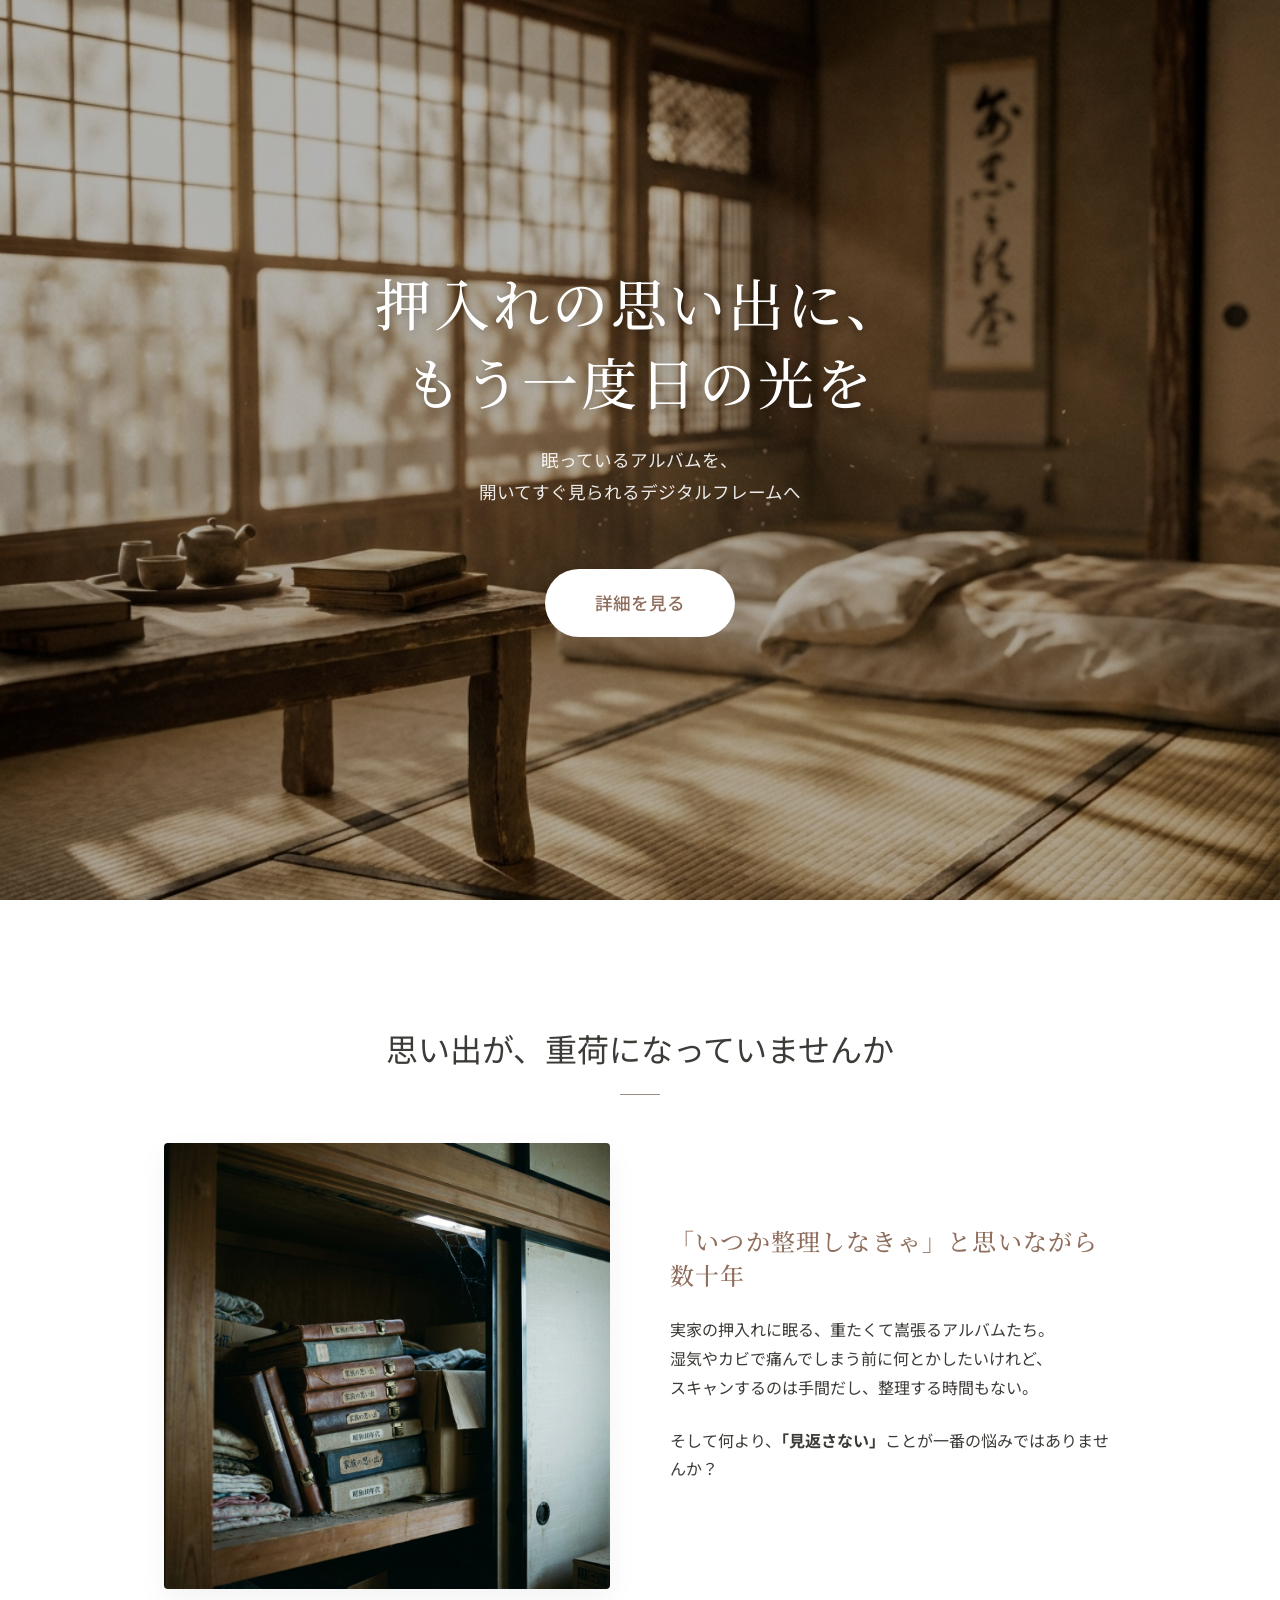
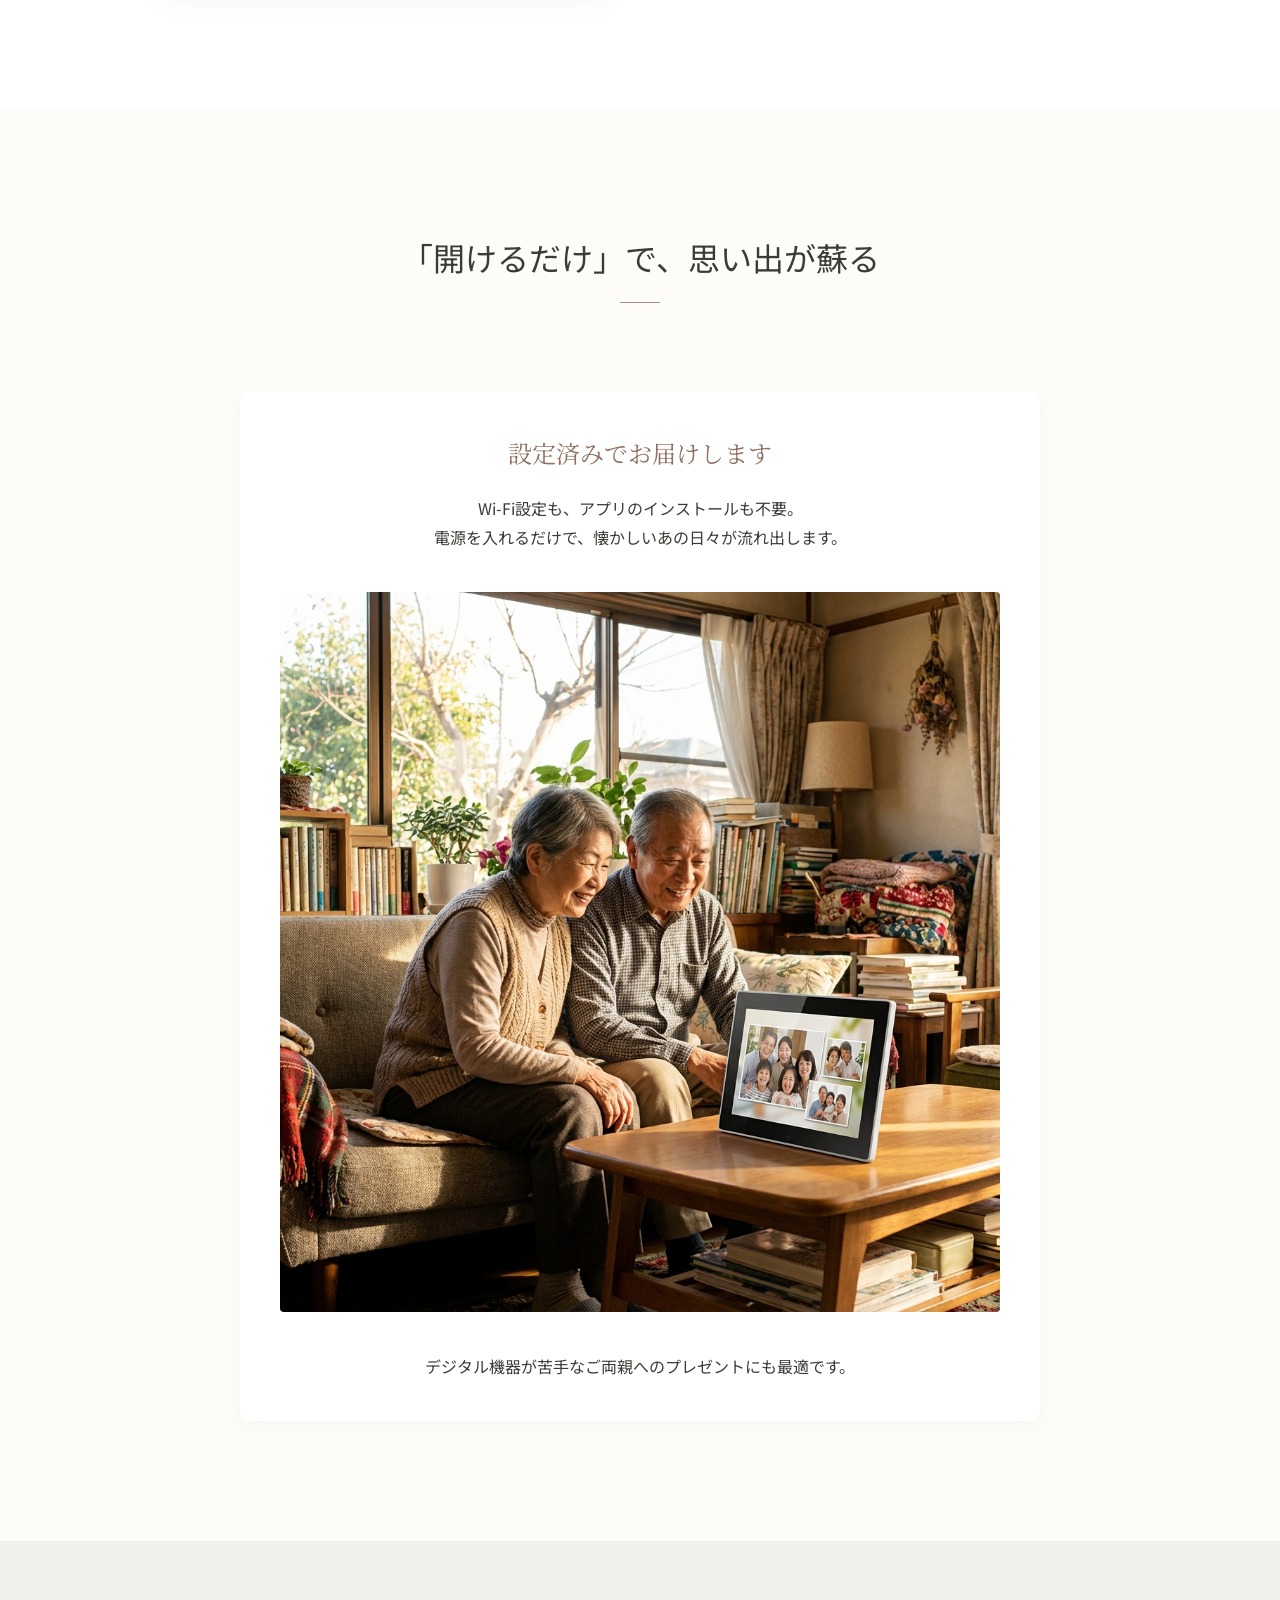
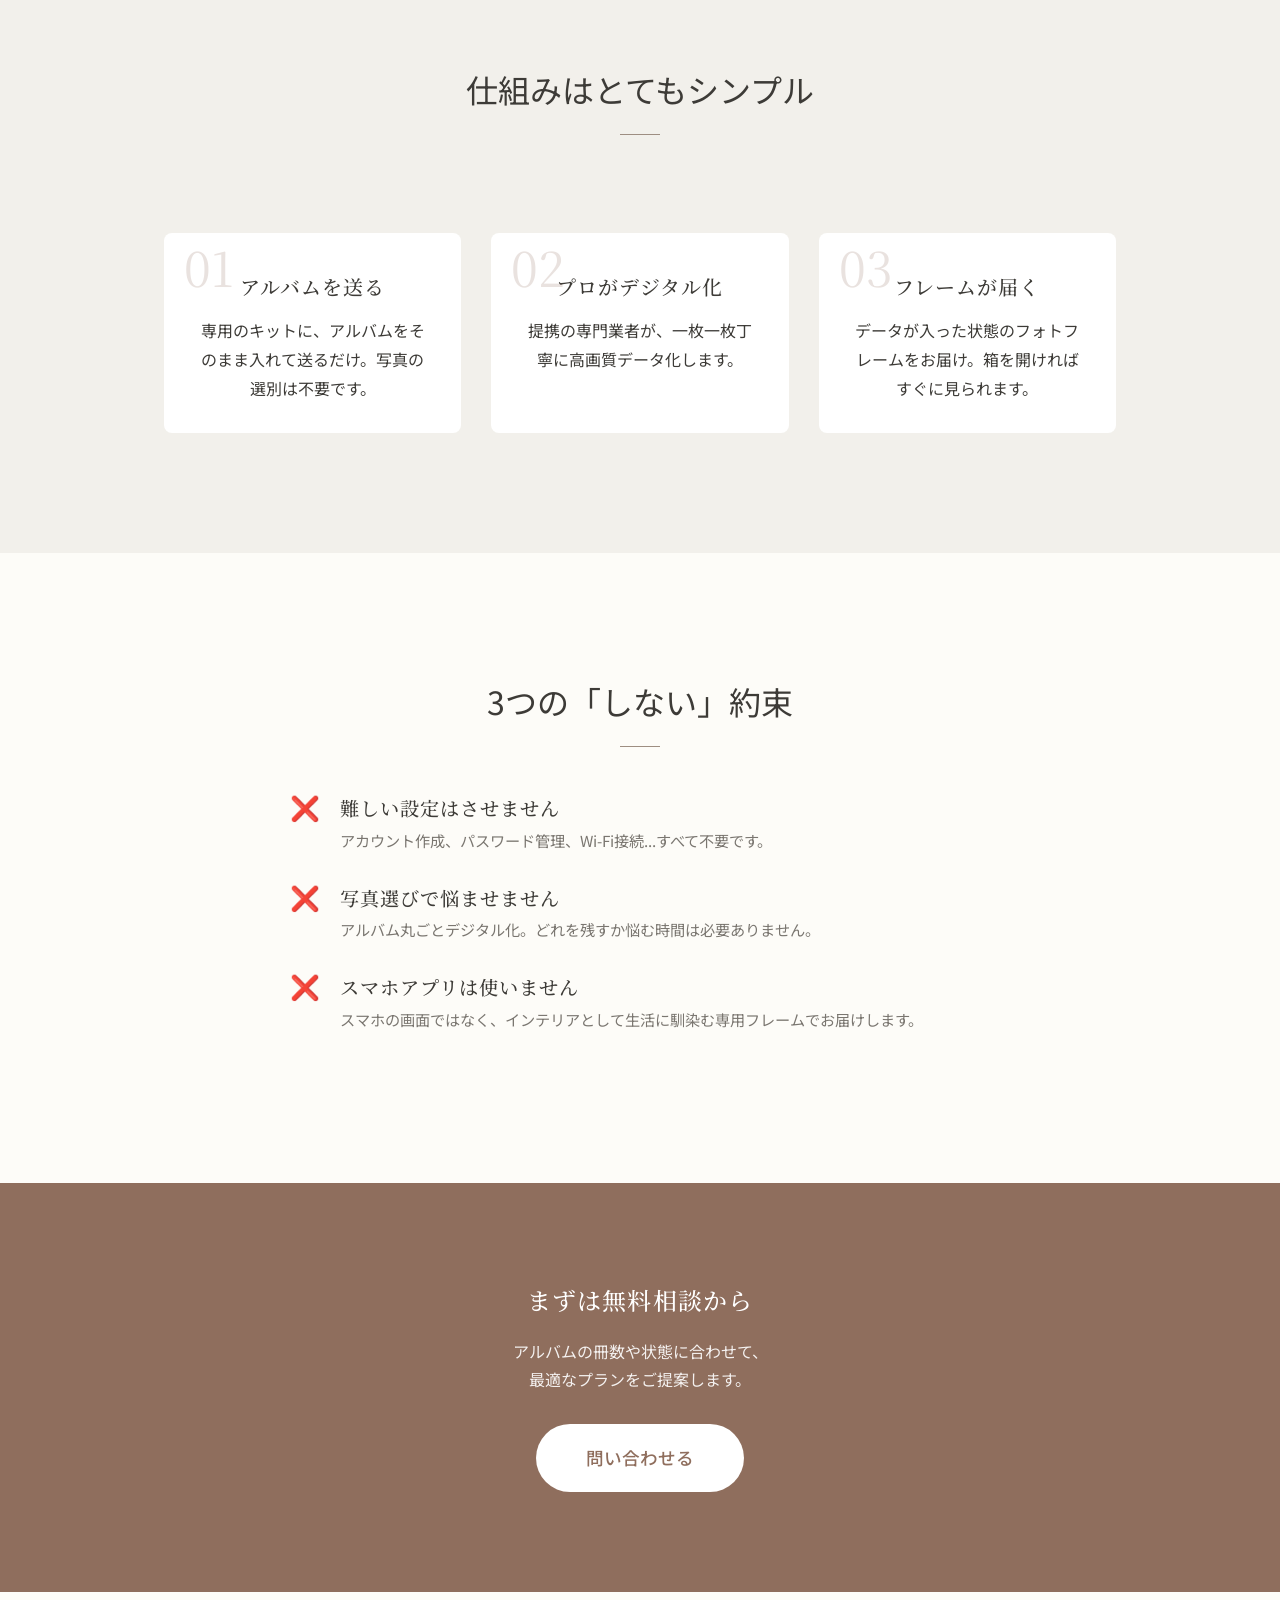
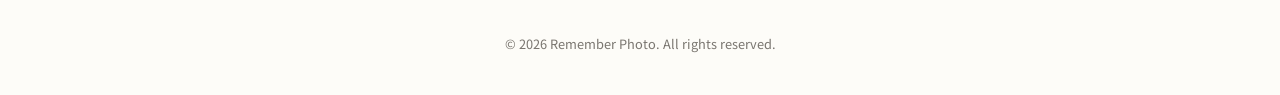
==== index.html @ 536d8d34 "first commit" ====
<!DOCTYPE html>
<html lang="ja">

<head>
    <meta charset="UTF-8">
    <meta name="viewport" content="width=device-width, initial-scale=1.0">
    <title>押入れの思い出に、もう一度日の光を | Remember Photo</title>
    <meta name="description" content="実家の押入れに眠るアルバムを、開けてすぐ見られるデジタルフォトフレームに。設定不要、送るだけ。">

    <!-- Google Fonts -->
    <link rel="preconnect" href="https://fonts.googleapis.com">
    <link rel="preconnect" href="https://fonts.gstatic.com" crossorigin>
    <link
        href="https://fonts.googleapis.com/css2?family=Noto+Sans+JP:wght@400;500;700&family=Noto+Serif+JP:wght@400;500;700&display=swap"
        rel="stylesheet">

    <link rel="stylesheet" href="style.css">
</head>

<body>

    <header class="hero">
        <div class="hero-bg"></div>
        <div class="hero-content fade-in-up">
            <h1 class="hero-title">押入れの思い出に、<br>もう一度日の光を</h1>
            <p class="hero-subtitle">眠っているアルバムを、<br>開いてすぐ見られるデジタルフレームへ</p>
            <a href="#cta" class="cta-button">詳細を見る</a>
        </div>
    </header>

    <section class="problem">
        <div class="container">
            <div class="section-title fade-in-up">思い出が、重荷になっていませんか</div>
            <div class="problem-grid">
                <div class="problem-image fade-in-up">
                    <img src="./assets/album-hidden.png" alt="押入れの奥に仕舞い込まれた古いアルバム">
                </div>
                <div class="problem-text fade-in-up">
                    <h3>「いつか整理しなきゃ」と思いながら数十年</h3>
                    <p>実家の押入れに眠る、重たくて嵩張るアルバムたち。<br>
                        湿気やカビで痛んでしまう前に何とかしたいけれど、<br>
                        スキャンするのは手間だし、整理する時間もない。</p>
                    <p>そして何より、<strong>「見返さない」</strong>ことが一番の悩みではありませんか？</p>
                </div>
            </div>
        </div>
    </section>

    <section class="solution">
        <div class="container">
            <div class="section-title fade-in-up">「開けるだけ」で、思い出が蘇る</div>
            <div class="solution-card fade-in-up">
                <span class="solution-key-phrase">設定済みでお届けします</span>
                <p>Wi-Fi設定も、アプリのインストールも不要。<br>電源を入れるだけで、懐かしいあの日々が流れ出します。</p>
                <div style="margin: 40px 0;">
                    <img src="./assets/elderly-viewing.png" alt="デジタルフォトフレームを笑顔で眺める高齢の夫婦">
                </div>
                <!-- <div style="margin: 40px 0;">
                    <img src="./assets/digital-frame.png" alt="リビングに馴染むデジタルフォトフレーム">
                </div> -->
                <p>デジタル機器が苦手なご両親へのプレゼントにも最適です。</p>
            </div>
        </div>
    </section>

    <section class="how-it-works">
        <div class="container">
            <div class="section-title fade-in-up">仕組みはとてもシンプル</div>
            <div class="steps">
                <div class="step-card fade-in-up">
                    <span class="step-number">01</span>
                    <h3 class="step-title">アルバムを送る</h3>
                    <p>専用のキットに、アルバムをそのまま入れて送るだけ。写真の選別は不要です。</p>
                </div>
                <div class="step-card fade-in-up">
                    <span class="step-number">02</span>
                    <h3 class="step-title">プロがデジタル化</h3>
                    <p>提携の専門業者が、一枚一枚丁寧に高画質データ化します。</p>
                </div>
                <div class="step-card fade-in-up">
                    <span class="step-number">03</span>
                    <h3 class="step-title">フレームが届く</h3>
                    <p>データが入った状態のフォトフレームをお届け。箱を開ければすぐに見られます。</p>
                </div>
            </div>
        </div>
    </section>

    <section class="differentiation">
        <div class="container">
            <div class="section-title fade-in-up">3つの「しない」約束</div>
            <ul class="diff-list fade-in-up">
                <li class="diff-item">
                    <span class="diff-icon">❌</span>
                    <div class="diff-content">
                        <h4>難しい設定はさせません</h4>
                        <p>アカウント作成、パスワード管理、Wi-Fi接続...すべて不要です。</p>
                    </div>
                </li>
                <li class="diff-item">
                    <span class="diff-icon">❌</span>
                    <div class="diff-content">
                        <h4>写真選びで悩ませません</h4>
                        <p>アルバム丸ごとデジタル化。どれを残すか悩む時間は必要ありません。</p>
                    </div>
                </li>
                <li class="diff-item">
                    <span class="diff-icon">❌</span>
                    <div class="diff-content">
                        <h4>スマホアプリは使いません</h4>
                        <p>スマホの画面ではなく、インテリアとして生活に馴染む専用フレームでお届けします。</p>
                    </div>
                </li>
            </ul>
        </div>
    </section>

    <section id="cta" class="cta-section">
        <div class="container fade-in-up">
            <h2>まずは無料相談から</h2>
            <p style="margin-top: 20px; opacity: 0.9;">アルバムの冊数や状態に合わせて、<br>最適なプランをご提案します。</p>
            <a href="https://forms.gle/BYUugjCwFQT2dPbQ9" target="_blank" rel="noopener noreferrer"
                class="cta-button">問い合わせる</a>
        </div>
    </section>

    <footer>
        <div class="container">
            <p>&copy; 2026 Remember Photo. All rights reserved.</p>
        </div>
    </footer>

    <script src="script.js"></script>
</body>

</html>
---- style.css ----
:root {
  --color-bg: #fdfcf8;
  --color-text: #3d3b37;
  --color-text-light: #7a7670;
  --color-accent: #9e8e82; /* Warm grey-brown */
  --color-primary: #8f6e5d; /* Muted reddish brown */
  --color-white: #ffffff;
  --font-serif: "Noto Serif JP", serif;
  --font-sans: "Noto Sans JP", sans-serif;
  --spacing-section: 120px;
  --spacing-container: 24px;
}

/* Reset & Base */
*, *::before, *::after {
  box-sizing: border-box;
  margin: 0;
  padding: 0;
}

body {
  font-family: var(--font-sans);
  background-color: var(--color-bg);
  color: var(--color-text);
  line-height: 1.8;
  -webkit-font-smoothing: antialiased;
  overflow-x: hidden;
}

h1, h2, h3, h4, h5, h6 {
  font-family: var(--font-serif);
  font-weight: 500;
  line-height: 1.4;
  letter-spacing: 0.05em;
}

img {
  max-width: 100%;
  display: block;
}

a {
  text-decoration: none;
  color: inherit;
}

.container {
  max-width: 1000px;
  margin: 0 auto;
  padding: 0 var(--spacing-container);
}

/* Utilities */
.fade-in-up {
  opacity: 0;
  transform: translateY(30px);
  transition: opacity 1s cubic-bezier(0.2, 1, 0.3, 1), transform 1s cubic-bezier(0.2, 1, 0.3, 1);
}

.fade-in-up.visible {
  opacity: 1;
  transform: translateY(0);
}

/* Typography */
.section-title {
  font-size: 2rem;
  text-align: center;
  margin-bottom: 3rem;
  color: var(--color-text);
  position: relative;
  display: inline-block;
  width: 100%;
}

.section-title::after {
  content: "";
  display: block;
  width: 40px;
  height: 1px;
  background-color: var(--color-accent);
  margin: 1rem auto 0;
}

/* Hero Section */
.hero {
  position: relative;
  height: 100vh;
  min-height: 600px;
  display: flex;
  align-items: center;
  justify-content: center;
  text-align: center;
  overflow: hidden;
  color: var(--color-white);
}

.hero-bg {
  position: absolute;
  top: 0;
  left: 0;
  width: 100%;
  height: 100%;
  background-image: url('./assets/hero-bg.png');
  background-size: cover;
  background-position: center;
  z-index: -1;
}

/* Overlay using a gradient for readability but maintaining atmosphere */
.hero-bg::after {
  content: "";
  position: absolute;
  top: 0;
  left: 0;
  width: 100%;
  height: 100%;
  background: rgba(0, 0, 0, 0.3); 
}

.hero-content {
  position: relative;
  z-index: 1;
  max-width: 800px;
  padding: 0 20px;
}

.hero-title {
  font-size: 2.5rem; /* Mobile first adjustment, larger on desktop */
  margin-bottom: 1.5rem;
  font-weight: 500;
  text-shadow: 0 2px 10px rgba(0,0,0,0.3);
}

.hero-subtitle {
  font-size: 1.1rem;
  margin-bottom: 2rem;
  opacity: 0.9;
}

/* Problem Section */
.problem {
  padding: var(--spacing-section) 0;
  background-color: var(--color-white);
}

.problem-grid {
  display: grid;
  grid-template-columns: 1fr;
  gap: 40px;
  align-items: center;
}

.problem-image img {
  border-radius: 4px;
  box-shadow: 0 10px 30px rgba(0,0,0,0.05);
}

.problem-text h3 {
  font-size: 1.5rem;
  margin-bottom: 1.5rem;
  color: var(--color-primary);
}

.problem-text p {
  margin-bottom: 1.5rem;
}

/* Solution Section */
.solution {
  padding: var(--spacing-section) 0;
  text-align: center;
}

.solution-card {
  background: var(--color-white);
  padding: 40px;
  border-radius: 8px;
  box-shadow: 0 5px 20px rgba(0,0,0,0.03);
  margin-top: 40px;
  display: inline-block;
  max-width: 800px;
}

.solution-card img {
  border-radius: 4px;
  margin-bottom: 30px;
}

.solution-key-phrase {
  font-family: var(--font-serif);
  font-size: 1.5rem;
  color: var(--color-primary);
  margin-bottom: 20px;
  display: block;
}

/* How It Works */
.how-it-works {
  padding: var(--spacing-section) 0;
  background-color: #f2f0eb; /* Slightly darker warm grey */
}

.steps {
  display: flex;
  flex-direction: column;
  gap: 30px;
  margin-top: 50px;
}

.step-card {
  background: var(--color-white);
  padding: 30px;
  border-radius: 8px;
  text-align: center;
  position: relative;
  flex: 1;
}

.step-number {
  display: inline-block;
  font-family: var(--font-serif);
  font-size: 3rem;
  color: rgba(143, 110, 93, 0.2);
  position: absolute;
  top: 10px;
  left: 20px;
  line-height: 1;
}

.step-title {
  margin-top: 10px;
  font-size: 1.25rem;
  margin-bottom: 15px;
}

/* Differentiation */
.differentiation {
  padding: var(--spacing-section) 0;
}

.diff-list {
  list-style: none;
  max-width: 700px;
  margin: 0 auto;
}

.diff-item {
  display: flex;
  align-items: flex-start;
  margin-bottom: 30px;
}

.diff-icon {
  font-size: 1.5rem;
  margin-right: 20px;
  line-height: 1;
}

.diff-content h4 {
  font-size: 1.2rem;
  margin-bottom: 5px;
}

.diff-content p {
  font-size: 0.95rem;
  color: var(--color-text-light);
}

/* CTA & Footer */
.cta-section {
  padding: 100px 0;
  background-color: var(--color-primary);
  color: var(--color-white);
  text-align: center;
}

.cta-button {
  display: inline-block;
  background-color: var(--color-white);
  color: var(--color-primary);
  padding: 18px 50px;
  font-size: 1.1rem;
  border-radius: 50px;
  margin-top: 30px;
  font-weight: 500;
  transition: transform 0.3s ease, box-shadow 0.3s ease;
  cursor: pointer;
  border: none;
}

.cta-button:hover {
  transform: translateY(-2px);
  box-shadow: 0 10px 20px rgba(0,0,0,0.15);
}

footer {
  padding: 40px 0;
  text-align: center;
  font-size: 0.8rem;
  color: var(--color-text-light);
}

/* Responsive */
@media (min-width: 768px) {
  .hero-title {
    font-size: 3.5rem;
  }
  
  .problem-grid {
    grid-template-columns: 1fr 1fr;
    gap: 60px;
  }

  .steps {
    flex-direction: row;
  }
}
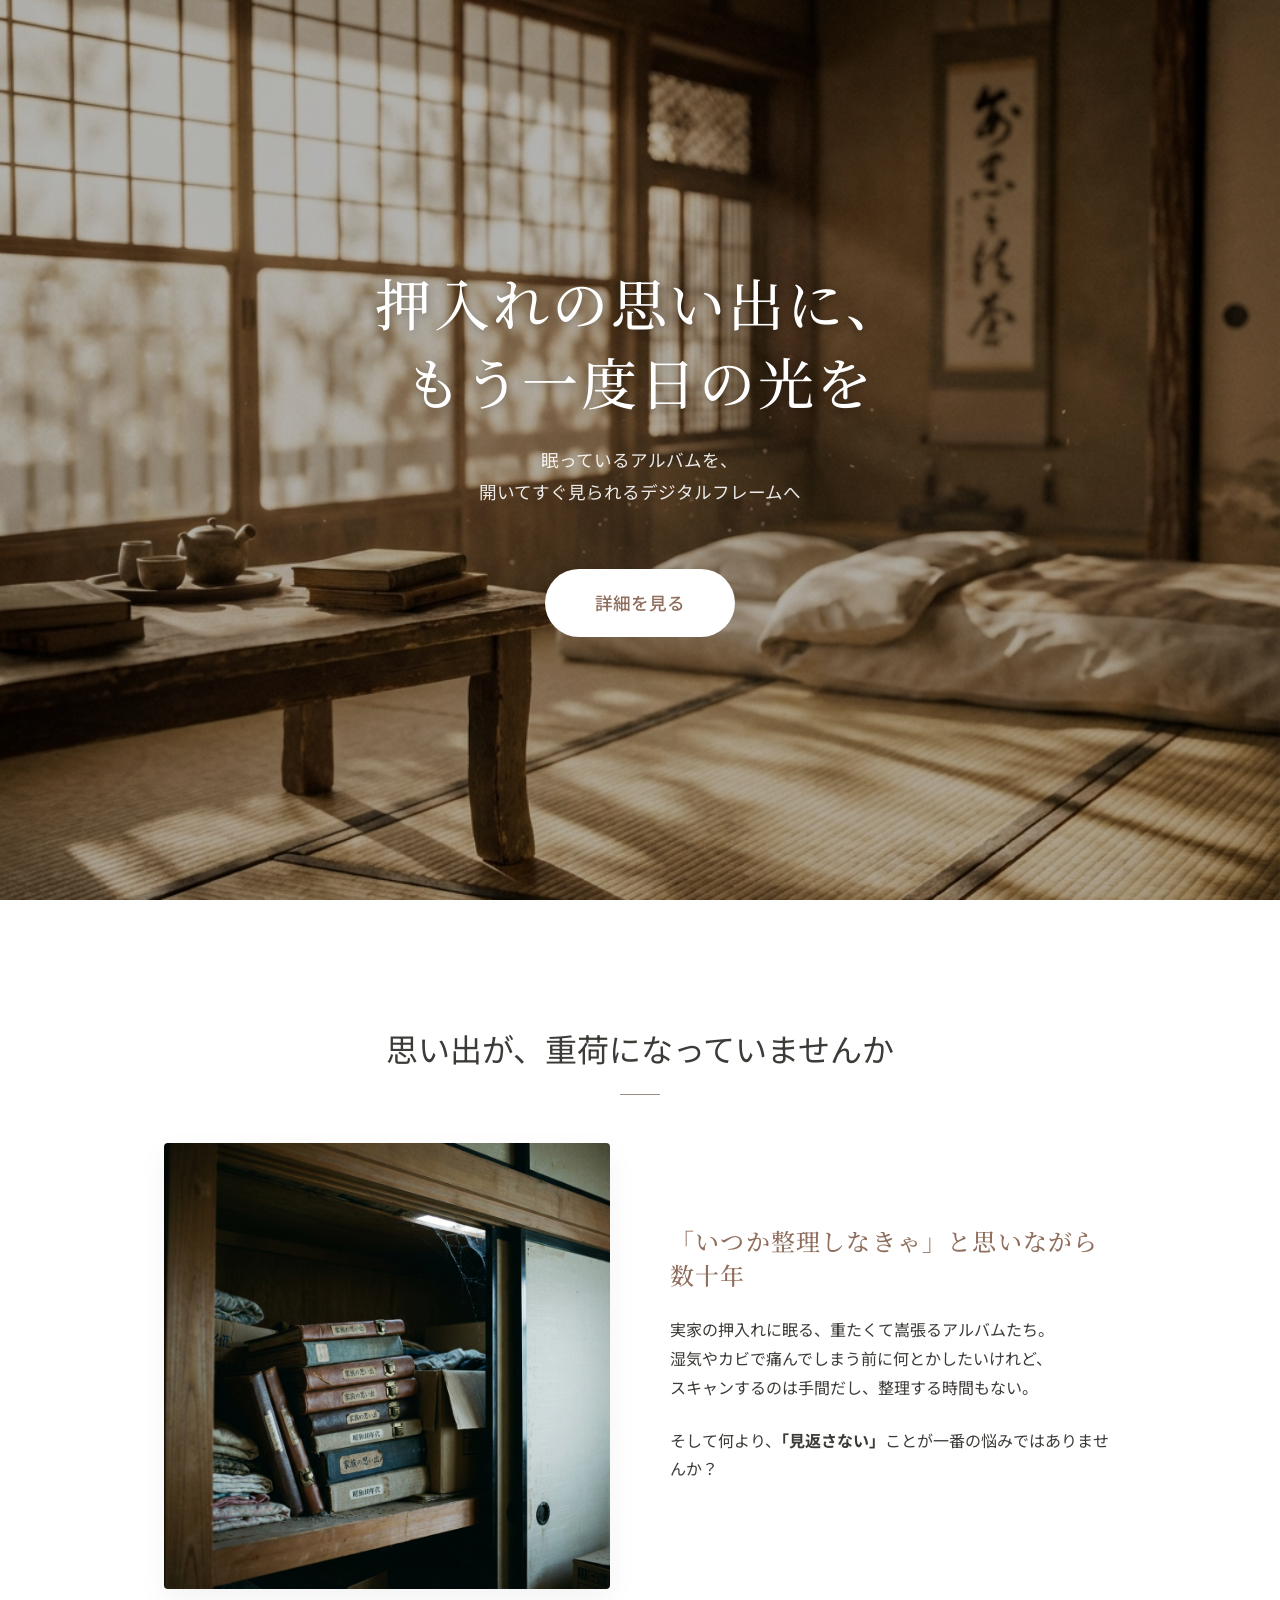
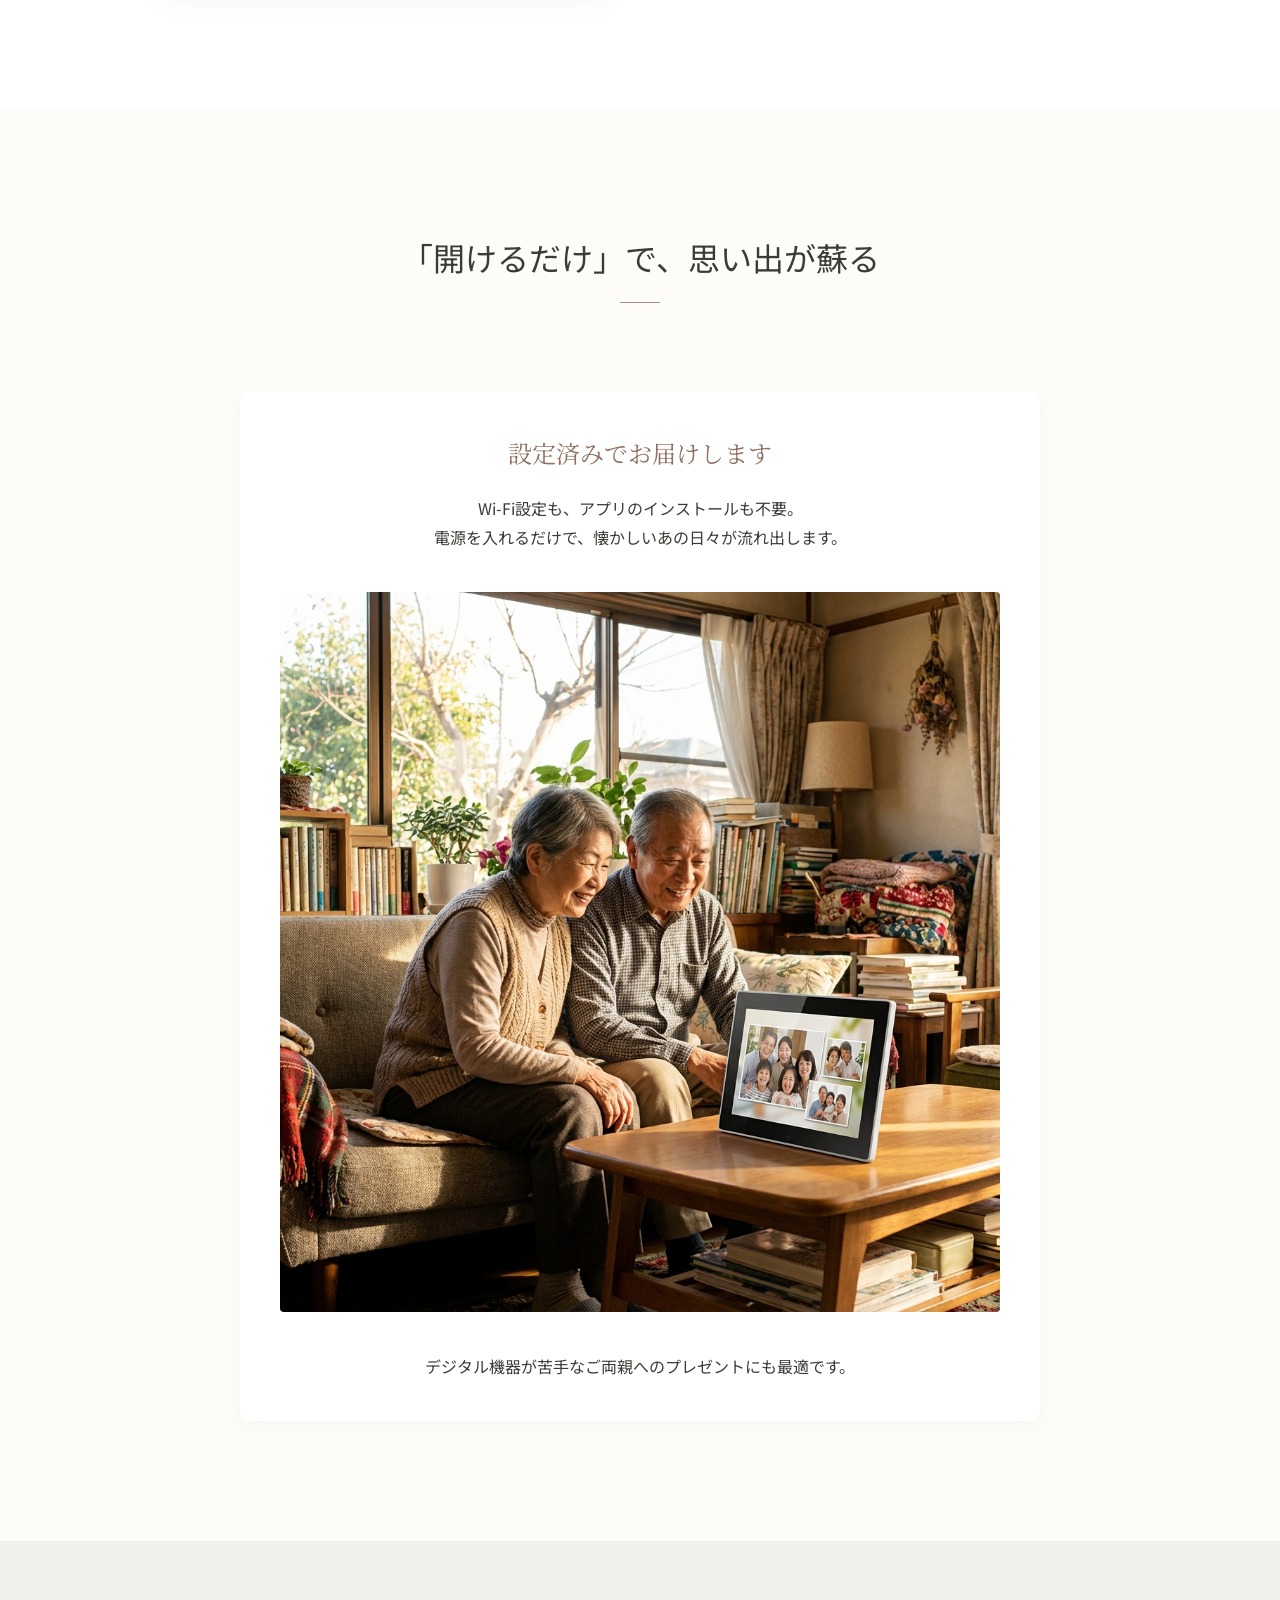
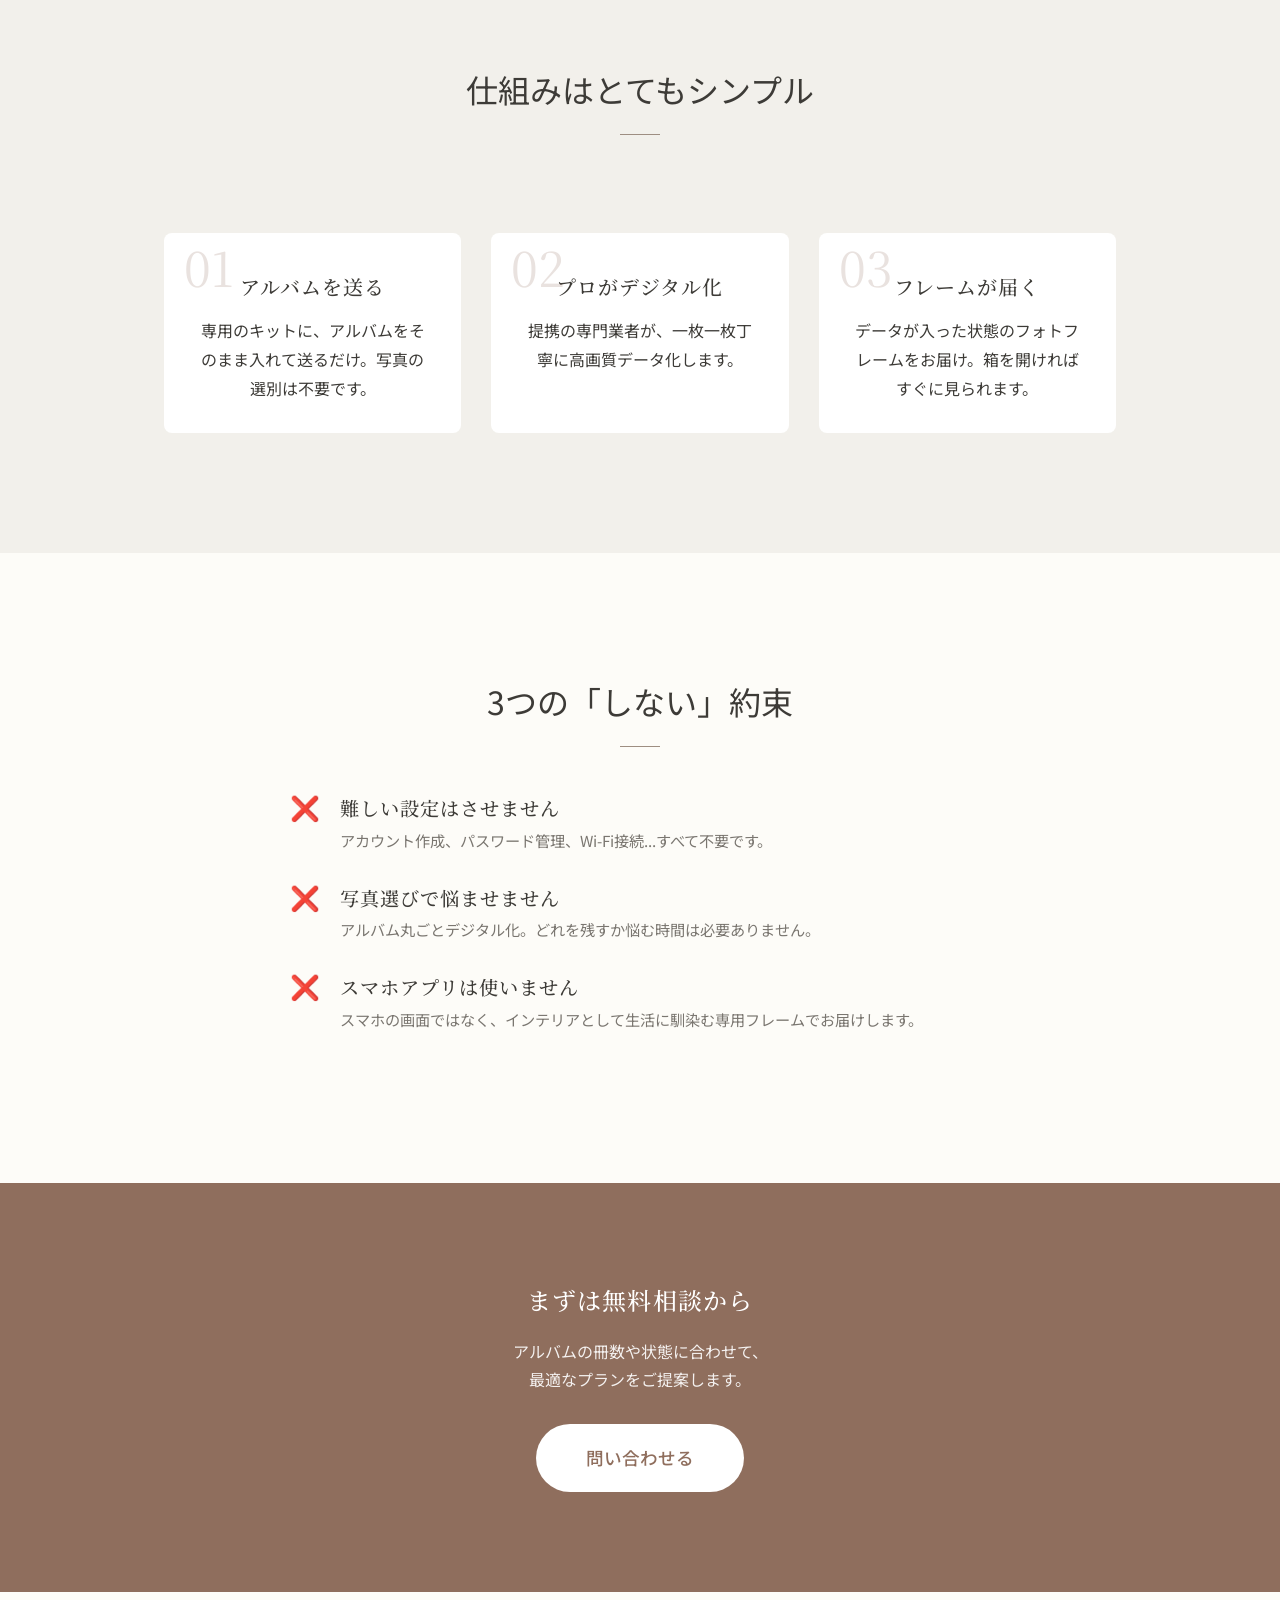
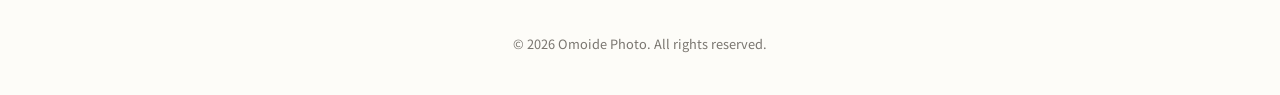
==== commit ab7d622a: "feat: サービス名をRemember PhotoからOmoide Photoに統一 Co-Authored-By: Claude Sonnet 4.6 <noreply@anthropic.com" ====
--- a/index.html
+++ b/index.html
@@ -4,7 +4,7 @@
 <head>
     <meta charset="UTF-8">
     <meta name="viewport" content="width=device-width, initial-scale=1.0">
-    <title>押入れの思い出に、もう一度日の光を | Remember Photo</title>
+    <title>押入れの思い出に、もう一度日の光を | Omoide Photo</title>
     <meta name="description" content="実家の押入れに眠るアルバムを、開けてすぐ見られるデジタルフォトフレームに。設定不要、送るだけ。">
 
     <!-- Google Fonts -->
@@ -13,6 +13,28 @@
     <link
         href="https://fonts.googleapis.com/css2?family=Noto+Sans+JP:wght@400;500;700&family=Noto+Serif+JP:wght@400;500;700&display=swap"
         rel="stylesheet">
+
+    <!-- OGP -->
+    <meta property="og:title" content="押入れの思い出に、もう一度日の光を | Omoide Photo">
+    <meta property="og:description" content="実家の押入れに眠るアルバムを、開けてすぐ見られるデジタルフォトフレームに。設定不要、送るだけ。">
+    <meta property="og:type" content="website">
+    <meta property="og:url" content="https://omoidephotos.com">
+    <meta property="og:image" content="https://omoidephotos.com/assets/elderly-viewing.png">
+    <meta property="og:locale" content="ja_JP">
+    <meta name="twitter:card" content="summary_large_image">
+    <meta name="twitter:title" content="押入れの思い出に、もう一度日の光を | Omoide Photo">
+    <meta name="twitter:description" content="実家の押入れに眠るアルバムを、開けてすぐ見られるデジタルフォトフレームに。設定不要、送るだけ。">
+    <meta name="twitter:image" content="https://omoidephotos.com/assets/elderly-viewing.png">
+
+    <!-- Google tag (gtag.js) -->
+    <script async src="https://www.googletagmanager.com/gtag/js?id=G-89TW055JFG"></script>
+    <script>
+      window.dataLayer = window.dataLayer || [];
+      function gtag(){dataLayer.push(arguments);}
+      gtag('js', new Date());
+
+      gtag('config', 'G-89TW055JFG');
+    </script>
 
     <link rel="stylesheet" href="style.css">
 </head>
@@ -126,7 +148,7 @@
 
     <footer>
         <div class="container">
-            <p>&copy; 2026 Remember Photo. All rights reserved.</p>
+            <p>&copy; 2026 Omoide Photo. All rights reserved.</p>
         </div>
     </footer>
 
